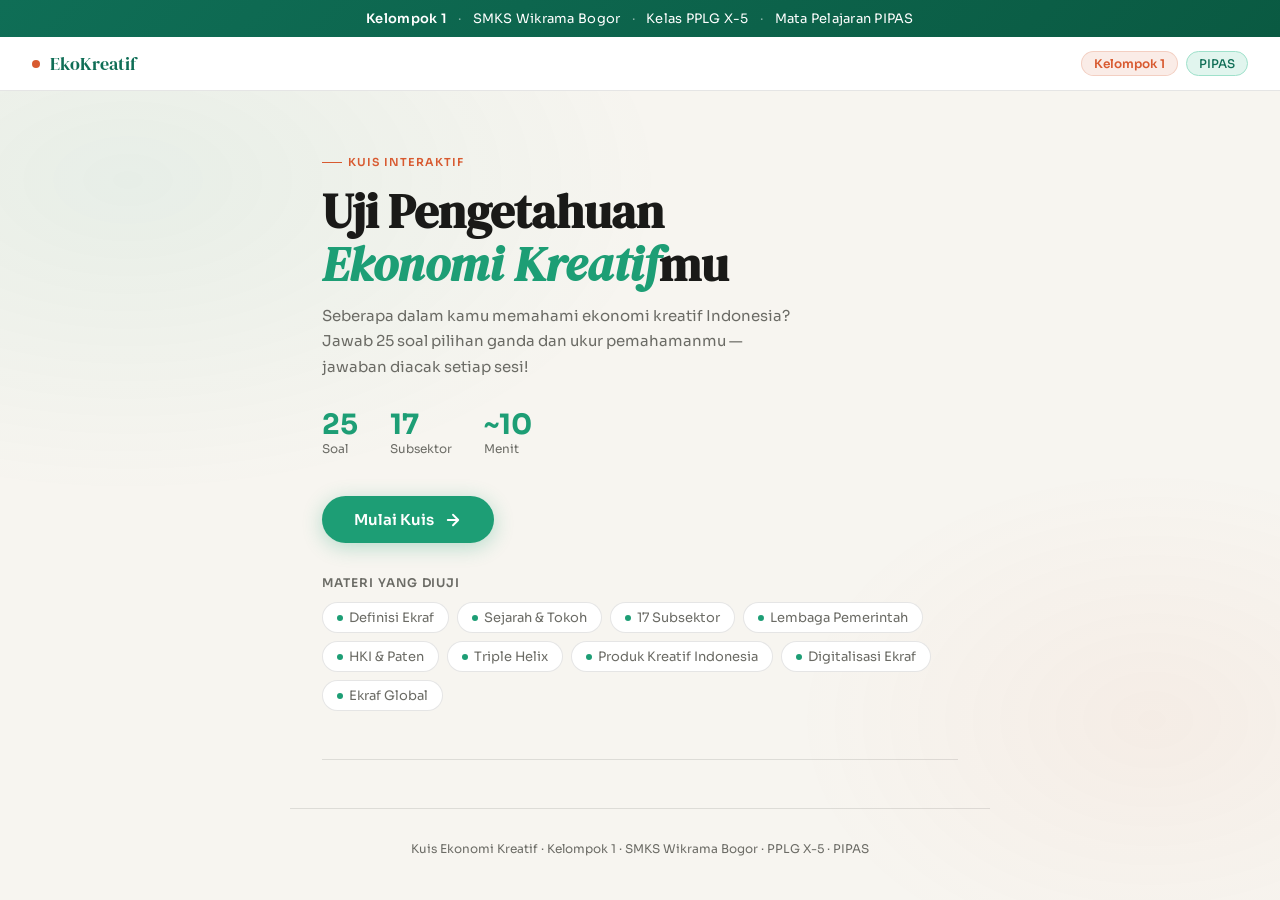
==== index.html @ e8c0d5b0 "update final" ====
<!DOCTYPE html>
<html lang="id">
<head>
<meta charset="UTF-8">
<meta name="viewport" content="width=device-width, initial-scale=1.0">
<title>Kuis Ekonomi Kreatif — PIPAS | Kelompok 1</title>
<link rel="stylesheet" href="style.css">
<link href="https://fonts.googleapis.com/css2?family=Sora:wght@300;400;500;600;700&family=DM+Serif+Display:ital@0;1&display=swap" rel="stylesheet">
</head>
<body>
<div class="page">

<!-- Identity Strip -->
<div class="identity-strip">
  <strong>Kelompok 1</strong>
  <span class="identity-sep">·</span>
  SMKS Wikrama Bogor
  <span class="identity-sep">·</span>
  Kelas PPLG X-5
  <span class="identity-sep">·</span>
  Mata Pelajaran PIPAS
</div>

<!-- Header -->
<header>
  <div class="logo"><div class="logo-dot"></div>EkoKreatif</div>
  <div class="header-right">
    <span class="header-group">Kelompok 1</span>
    <span class="header-badge">PIPAS</span>
  </div>
</header>

<!-- Landing -->
<section class="hero" id="landing">
  <div class="hero-tag">Kuis Interaktif</div>
  <h1>Uji Pengetahuan<br><em>Ekonomi Kreatif</em>mu</h1>
  <p class="hero-desc">Seberapa dalam kamu memahami ekonomi kreatif Indonesia? Jawab 25 soal pilihan ganda dan ukur pemahamanmu — jawaban diacak setiap sesi!</p>
  <div class="hero-stats">
    <div class="stat"><div class="stat-num">25</div><div class="stat-lbl">Soal</div></div>
    <div class="stat"><div class="stat-num">17</div><div class="stat-lbl">Subsektor</div></div>
    <div class="stat"><div class="stat-num">~10</div><div class="stat-lbl">Menit</div></div>
  </div>
  <button class="btn-start" onclick="startQuiz()">
    Mulai Kuis
    <svg viewBox="0 0 24 24" fill="none" stroke="currentColor" stroke-width="2.5" stroke-linecap="round" stroke-linejoin="round"><path d="M5 12h14M12 5l7 7-7 7"/></svg>
  </button>
</section>

<div class="topics" id="topic-chips">
  <div class="topics-title">Materi yang diuji</div>
  <div class="chips">
    <span class="chip"><span class="chip-dot"></span>Definisi Ekraf</span>
    <span class="chip"><span class="chip-dot"></span>Sejarah & Tokoh</span>
    <span class="chip"><span class="chip-dot"></span>17 Subsektor</span>
    <span class="chip"><span class="chip-dot"></span>Lembaga Pemerintah</span>
    <span class="chip"><span class="chip-dot"></span>HKI & Paten</span>
    <span class="chip"><span class="chip-dot"></span>Triple Helix</span>
    <span class="chip"><span class="chip-dot"></span>Produk Kreatif Indonesia</span>
    <span class="chip"><span class="chip-dot"></span>Digitalisasi Ekraf</span>
    <span class="chip"><span class="chip-dot"></span>Ekraf Global</span>
  </div>
</div>

<div class="divider" id="landing-divider"><hr></div>

<!-- Quiz -->
<section class="quiz-section" id="quiz-section">
  <div class="prog-row">
    <span class="prog-info" id="prog-info">Soal 1 dari 25</span>
    <span class="prog-score" id="prog-score">Skor: 0</span>
  </div>
  <div class="prog-track"><div class="prog-fill" id="prog-fill" style="width:4%"></div></div>
  <div class="q-card">
    <div class="q-num" id="q-num">Soal 01 / 25</div>
    <div class="q-text" id="q-text"></div>
  </div>
  <div class="options" id="options"></div>
  <div class="feedback" id="feedback">
    <span class="feedback-icon" id="fb-icon"></span>
    <span id="fb-text"></span>
  </div>
  <div class="nav-row">
    <button class="btn-next" id="btn-next" onclick="nextQ()">
      Lanjut
      <svg width="16" height="16" viewBox="0 0 24 24" fill="none" stroke="currentColor" stroke-width="2.5" stroke-linecap="round" stroke-linejoin="round"><path d="M5 12h14M12 5l7 7-7 7"/></svg>
    </button>
  </div>
</section>

<!-- Result -->
<section class="result-section" id="result-section">
  <div class="result-card">
    <div class="res-emoji" id="res-emoji">🎉</div>
    <div class="res-fraction" id="res-fraction">0/25</div>
    <div class="res-max">soal dijawab benar</div>
    <div class="res-predikat" id="res-predikat">Luar Biasa!</div>
    <div class="res-desc" id="res-desc"></div>
    <div class="score-bar-wrap">
      <div class="score-bar-bg"><div class="score-bar-fill" id="score-bar" style="width:0%"></div></div>
      <div class="score-bar-label"><span>0%</span><span id="bar-pct">0%</span></div>
    </div>
    <div class="res-actions">
      <button class="btn-retry" onclick="resetQuiz()">
        <svg width="16" height="16" viewBox="0 0 24 24" fill="none" stroke="currentColor" stroke-width="2.5" stroke-linecap="round" stroke-linejoin="round"><path d="M3 12a9 9 0 1 0 9-9 9.75 9.75 0 0 0-6.74 2.74L3 8"/><path d="M3 3v5h5"/></svg>
        Coba Lagi
      </button>
      <button class="btn-share" onclick="shareResult()">
        <svg width="16" height="16" viewBox="0 0 24 24" fill="none" stroke="currentColor" stroke-width="2.5" stroke-linecap="round" stroke-linejoin="round"><circle cx="18" cy="5" r="3"/><circle cx="6" cy="12" r="3"/><circle cx="18" cy="19" r="3"/><line x1="8.59" y1="13.51" x2="15.42" y2="17.49"/><line x1="15.41" y1="6.51" x2="8.59" y2="10.49"/></svg>
        Bagikan
      </button>
    </div>
    <div class="res-identity">Kelompok 1 · SMKS Wikrama Bogor · Kelas PPLG X-5 · PIPAS</div>
  </div>
</section>

<footer>Kuis Ekonomi Kreatif · Kelompok 1 · SMKS Wikrama Bogor · PPLG X-5 · PIPAS</footer>
</div>

<div class="toast" id="toast"></div>

<script src="script.js"></script>
</body>
</html>
---- style.css ----
*, *::before, *::after { box-sizing: border-box; margin: 0; padding: 0; }
  :root {
    --green-50: #E1F5EE; --green-100: #9FE1CB; --green-400: #1D9E75;
    --green-600: #0F6E56; --green-800: #085041;
    --amber-400: #BA7517; --red-50: #FCEBEB; --red-400: #E24B4A; --red-600: #A32D2D;
    --coral-400: #D85A30; --coral-50: #FAECE7;
    --bg: #F7F5F0; --card: #FFFFFF; --text: #1A1A18; --muted: #6B6B65; --border: rgba(0,0,0,0.1);
  }
  html { scroll-behavior: smooth; }
  body { font-family: 'Sora', sans-serif; background: var(--bg); color: var(--text); min-height: 100vh; overflow-x: hidden; }
  body::before {
    content: ''; position: fixed; inset: 0; z-index: 0;
    background: radial-gradient(ellipse 60% 50% at 10% 20%, rgba(29,158,117,0.07) 0%, transparent 70%),
                radial-gradient(ellipse 40% 40% at 90% 80%, rgba(216,90,48,0.05) 0%, transparent 70%);
    pointer-events: none;
  }
  .page { position: relative; z-index: 1; }

  /* HEADER */
  header {
    background: var(--card); border-bottom: 1px solid var(--border);
    padding: 14px 2rem; display: flex; align-items: center; justify-content: space-between;
    position: sticky; top: 0; z-index: 100; backdrop-filter: blur(8px);
  }
  .logo { display: flex; align-items: center; gap: 10px; font-family: 'DM Serif Display', serif; font-size: 18px; color: var(--green-600); }
  .logo-dot { width: 8px; height: 8px; border-radius: 50%; background: var(--coral-400); }
  .header-right { display: flex; align-items: center; gap: 8px; }
  .header-badge { background: var(--green-50); color: var(--green-600); font-size: 12px; font-weight: 500; padding: 4px 12px; border-radius: 999px; border: 1px solid var(--green-100); }
  .header-group { background: var(--coral-50); color: var(--coral-400); font-size: 12px; font-weight: 600; padding: 4px 12px; border-radius: 999px; border: 1px solid rgba(216,90,48,0.2); }

  /* IDENTITY STRIP */
  .identity-strip {
    background: linear-gradient(135deg, var(--green-600) 0%, #0a5a42 100%);
    color: #fff; text-align: center; padding: 10px 2rem;
    font-size: 13px; letter-spacing: 0.02em;
  }
  .identity-strip strong { font-weight: 600; }
  .identity-sep { opacity: 0.5; margin: 0 8px; }

  /* HERO */
  .hero { max-width: 700px; margin: 0 auto; padding: 3.5rem 2rem 2rem; animation: fadeUp 0.6s ease both; }
  @keyframes fadeUp { from { opacity: 0; transform: translateY(20px); } to { opacity: 1; transform: translateY(0); } }
  .hero-tag { display: inline-flex; align-items: center; gap: 6px; font-size: 11px; font-weight: 600; letter-spacing: 0.1em; text-transform: uppercase; color: var(--coral-400); margin-bottom: 1rem; }
  .hero-tag::before { content: ''; width: 20px; height: 1.5px; background: var(--coral-400); }
  h1 { font-family: 'DM Serif Display', serif; font-size: clamp(2rem, 5vw, 3rem); line-height: 1.1; color: var(--text); margin-bottom: 0.75rem; }
  h1 em { font-style: italic; color: var(--green-400); }
  .hero-desc { font-size: 15px; color: var(--muted); line-height: 1.7; margin-bottom: 2rem; max-width: 480px; }
  .hero-stats { display: flex; gap: 2rem; margin-bottom: 2.5rem; }
  .stat-num { font-size: 28px; font-weight: 700; color: var(--green-400); line-height: 1; }
  .stat-lbl { font-size: 12px; color: var(--muted); margin-top: 2px; }
  .btn-start {
    display: inline-flex; align-items: center; gap: 10px;
    background: var(--green-400); color: #fff; font-family: 'Sora', sans-serif;
    font-size: 15px; font-weight: 600; padding: 14px 32px; border-radius: 999px;
    border: none; cursor: pointer; transition: background 0.2s, transform 0.15s, box-shadow 0.2s;
    box-shadow: 0 4px 20px rgba(29,158,117,0.3);
  }
  .btn-start:hover { background: var(--green-600); transform: translateY(-1px); box-shadow: 0 6px 28px rgba(29,158,117,0.4); }
  .btn-start:active { transform: scale(0.98); }
  .btn-start svg { width: 18px; height: 18px; }

  /* TOPICS */
  .topics { max-width: 700px; margin: 0 auto 3rem; padding: 0 2rem; animation: fadeUp 0.7s 0.1s ease both; }
  .topics-title { font-size: 12px; font-weight: 600; letter-spacing: 0.08em; text-transform: uppercase; color: var(--muted); margin-bottom: 12px; }
  .chips { display: flex; flex-wrap: wrap; gap: 8px; }
  .chip { background: var(--card); border: 1px solid var(--border); border-radius: 999px; padding: 6px 14px; font-size: 13px; color: var(--muted); display: flex; align-items: center; gap: 6px; }
  .chip-dot { width: 6px; height: 6px; border-radius: 50%; background: var(--green-400); }

  /* DIVIDER */
  .divider { max-width: 700px; margin: 0 auto 3rem; padding: 0 2rem; }
  .divider hr { border: none; border-top: 1px solid var(--border); }

  /* QUIZ */
  .quiz-section { max-width: 700px; margin: 0 auto; padding: 0 2rem 4rem; display: none; animation: fadeUp 0.5s ease both; }
  .quiz-section.active { display: block; }
  .prog-row { display: flex; align-items: center; justify-content: space-between; margin-bottom: 10px; }
  .prog-info { font-size: 13px; color: var(--muted); font-weight: 500; }
  .prog-score { background: var(--green-50); color: var(--green-600); font-size: 13px; font-weight: 600; padding: 4px 12px; border-radius: 999px; }
  .prog-track { height: 6px; background: rgba(0,0,0,0.07); border-radius: 999px; margin-bottom: 2rem; overflow: hidden; }
  .prog-fill { height: 100%; background: linear-gradient(90deg, var(--green-400), var(--green-100)); border-radius: 999px; transition: width 0.5s cubic-bezier(.4,0,.2,1); }
  .q-card { background: var(--card); border: 1px solid var(--border); border-radius: 20px; padding: 1.75rem 2rem; margin-bottom: 1.25rem; position: relative; overflow: hidden; }
  .q-card::before { content: ''; position: absolute; top: 0; left: 0; right: 0; height: 3px; background: linear-gradient(90deg, var(--green-400), var(--coral-400)); }
  .q-num { font-size: 11px; font-weight: 600; letter-spacing: 0.1em; text-transform: uppercase; color: var(--green-400); margin-bottom: 10px; }
  .q-text { font-family: 'DM Serif Display', serif; font-size: 20px; line-height: 1.45; color: var(--text); }
  .options { display: flex; flex-direction: column; gap: 10px; margin-bottom: 1.25rem; }
  .opt {
    display: flex; align-items: flex-start; gap: 14px;
    background: var(--card); border: 1.5px solid var(--border);
    border-radius: 14px; padding: 14px 18px; cursor: pointer;
    font-size: 14px; color: var(--text); text-align: left; line-height: 1.5;
    transition: border-color 0.15s, background 0.15s, transform 0.1s; width: 100%;
  }
  .opt:hover:not(:disabled) { border-color: var(--green-400); background: var(--green-50); transform: translateX(3px); }
  .opt:active:not(:disabled) { transform: scale(0.99); }
  .opt-badge { width: 30px; height: 30px; min-width: 30px; border-radius: 50%; border: 1.5px solid var(--border); display: flex; align-items: center; justify-content: center; font-size: 12px; font-weight: 700; color: var(--muted); background: var(--bg); transition: all 0.15s; }
  .opt.correct { border-color: var(--green-400); background: var(--green-50); }
  .opt.correct .opt-badge { background: var(--green-400); color: #fff; border-color: var(--green-400); }
  .opt.wrong { border-color: var(--red-400); background: var(--red-50); }
  .opt.wrong .opt-badge { background: var(--red-400); color: #fff; border-color: var(--red-400); }
  .opt:disabled { cursor: default; }
  .feedback { border-radius: 14px; padding: 14px 18px; font-size: 13px; line-height: 1.7; display: none; margin-bottom: 1.25rem; }
  .feedback.show { display: flex; align-items: flex-start; gap: 10px; }
  .feedback.correct { background: var(--green-50); color: var(--green-800); border: 1px solid var(--green-100); }
  .feedback.wrong { background: var(--red-50); color: var(--red-600); border: 1px solid rgba(226,75,74,0.25); }
  .feedback-icon { font-size: 18px; margin-top: 1px; flex-shrink: 0; }
  .nav-row { display: flex; justify-content: flex-end; }
  .btn-next { display: none; align-items: center; gap: 8px; background: var(--green-400); color: #fff; font-family: 'Sora', sans-serif; font-size: 14px; font-weight: 600; padding: 12px 28px; border-radius: 999px; border: none; cursor: pointer; transition: background 0.2s, transform 0.1s; box-shadow: 0 3px 14px rgba(29,158,117,0.3); }
  .btn-next.show { display: inline-flex; }
  .btn-next:hover { background: var(--green-600); }
  .btn-next:active { transform: scale(0.97); }

  /* RESULT */
  .result-section { max-width: 700px; margin: 0 auto; padding: 0 2rem 5rem; display: none; text-align: center; animation: fadeUp 0.5s ease both; }
  .result-section.active { display: block; }
  .result-card { background: var(--card); border: 1px solid var(--border); border-radius: 24px; padding: 3rem 2rem; position: relative; overflow: hidden; }
  .result-card::before { content: ''; position: absolute; top: 0; left: 0; right: 0; height: 4px; background: linear-gradient(90deg, var(--green-400), var(--coral-400), var(--amber-400)); }
  .res-emoji { font-size: 56px; margin-bottom: 1.25rem; }
  .res-fraction { font-family: 'DM Serif Display', serif; font-size: 56px; color: var(--green-400); line-height: 1; margin-bottom: 4px; }
  .res-max { font-size: 16px; color: var(--muted); margin-bottom: 1rem; }
  .res-predikat { font-family: 'DM Serif Display', serif; font-size: 26px; color: var(--text); margin-bottom: 0.5rem; }
  .res-desc { font-size: 14px; color: var(--muted); line-height: 1.7; max-width: 400px; margin: 0 auto 2rem; }
  .score-bar-wrap { max-width: 360px; margin: 0 auto 2rem; }
  .score-bar-bg { height: 10px; background: rgba(0,0,0,0.07); border-radius: 999px; overflow: hidden; }
  .score-bar-fill { height: 100%; background: linear-gradient(90deg, var(--green-400), var(--green-100)); border-radius: 999px; transition: width 1s 0.3s ease; }
  .score-bar-label { display: flex; justify-content: space-between; font-size: 12px; color: var(--muted); margin-top: 6px; }
  .res-actions { display: flex; gap: 12px; justify-content: center; flex-wrap: wrap; }
  .btn-retry { display: inline-flex; align-items: center; gap: 8px; background: var(--green-400); color: #fff; font-family: 'Sora', sans-serif; font-size: 14px; font-weight: 600; padding: 12px 28px; border-radius: 999px; border: none; cursor: pointer; transition: background 0.2s, transform 0.1s; box-shadow: 0 3px 14px rgba(29,158,117,0.3); }
  .btn-retry:hover { background: var(--green-600); }
  .btn-retry:active { transform: scale(0.97); }
  .btn-share { display: inline-flex; align-items: center; gap: 8px; background: transparent; color: var(--text); font-family: 'Sora', sans-serif; font-size: 14px; font-weight: 600; padding: 12px 28px; border-radius: 999px; border: 1.5px solid var(--border); cursor: pointer; transition: background 0.2s, border-color 0.2s; }
  .btn-share:hover { background: var(--bg); border-color: rgba(0,0,0,0.2); }
  .res-identity { margin-top: 1.5rem; padding-top: 1.5rem; border-top: 1px solid var(--border); font-size: 12px; color: var(--muted); }

  footer { text-align: center; padding: 2rem; font-size: 12px; color: var(--muted); border-top: 1px solid var(--border); max-width: 700px; margin: 0 auto; }
  .toast { position: fixed; bottom: 2rem; left: 50%; transform: translateX(-50%) translateY(20px); background: #1A1A18; color: #fff; font-size: 13px; padding: 10px 20px; border-radius: 999px; opacity: 0; transition: all 0.3s; pointer-events: none; z-index: 999; white-space: nowrap; }
  .toast.show { opacity: 1; transform: translateX(-50%) translateY(0); }

  @media (max-width: 520px) {
    .hero, .quiz-section, .result-section { padding-left: 1.25rem; padding-right: 1.25rem; }
    .topics, .divider { padding-left: 1.25rem; padding-right: 1.25rem; }
    header { padding: 12px 1.25rem; }
    .q-text { font-size: 17px; }
    .hero-stats { gap: 1.5rem; }
    .identity-strip { font-size: 11px; }
  }
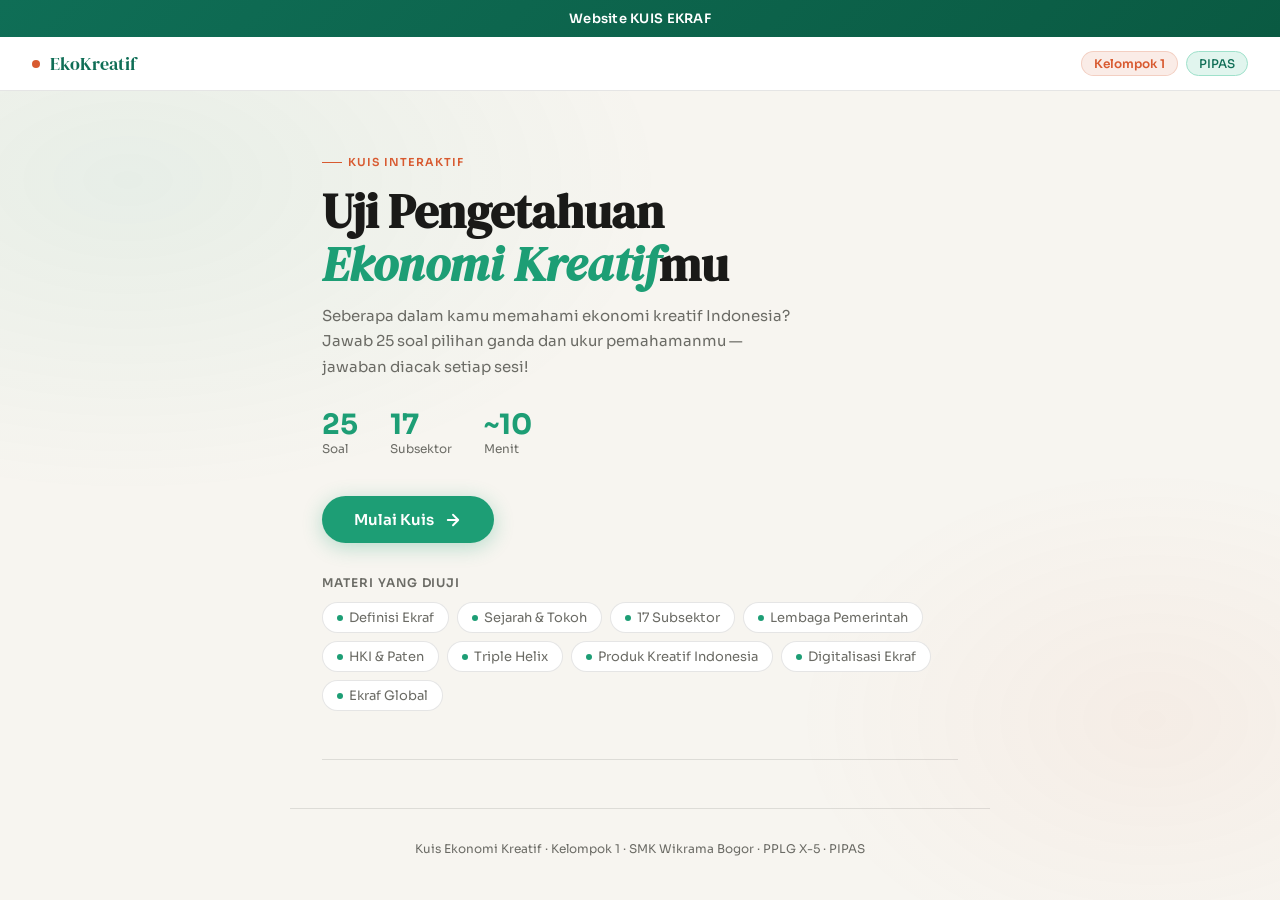
==== commit a1e7d0f6: "revisi web" ====
--- a/index.html
+++ b/index.html
@@ -3,7 +3,7 @@
 <head>
 <meta charset="UTF-8">
 <meta name="viewport" content="width=device-width, initial-scale=1.0">
-<title>Kuis Ekonomi Kreatif — PIPAS | Kelompok 1</title>
+<title>Kuis EkoKreatif</title>
 <link rel="stylesheet" href="style.css">
 <link href="https://fonts.googleapis.com/css2?family=Sora:wght@300;400;500;600;700&family=DM+Serif+Display:ital@0;1&display=swap" rel="stylesheet">
 </head>
@@ -12,18 +12,12 @@
 
 <!-- Identity Strip -->
 <div class="identity-strip">
-  <strong>Kelompok 1</strong>
-  <span class="identity-sep">·</span>
-  SMKS Wikrama Bogor
-  <span class="identity-sep">·</span>
-  Kelas PPLG X-5
-  <span class="identity-sep">·</span>
-  Mata Pelajaran PIPAS
+  <strong>Website KUIS EKRAF</strong>
 </div>
 
 <!-- Header -->
 <header>
-  <div class="logo"><div class="logo-dot"></div>EkoKreatif</div>
+  <div class="logo"><div class="logo-dot"></div><a style="text-decoration: none;" class="logo" href="index.html">EkoKreatif</a></div>
   <div class="header-right">
     <span class="header-group">Kelompok 1</span>
     <span class="header-badge">PIPAS</span>
@@ -113,7 +107,7 @@
   </div>
 </section>
 
-<footer>Kuis Ekonomi Kreatif · Kelompok 1 · SMKS Wikrama Bogor · PPLG X-5 · PIPAS</footer>
+<footer>Kuis Ekonomi Kreatif · Kelompok 1 · SMK Wikrama Bogor · PPLG X-5 · PIPAS</footer>
 </div>
 
 <div class="toast" id="toast"></div>
--- a/style.css
+++ b/style.css
@@ -33,6 +33,7 @@
     background: linear-gradient(135deg, var(--green-600) 0%, #0a5a42 100%);
     color: #fff; text-align: center; padding: 10px 2rem;
     font-size: 13px; letter-spacing: 0.02em;
+    gap: 20px;
   }
   .identity-strip strong { font-weight: 600; }
   .identity-sep { opacity: 0.5; margin: 0 8px; }
@@ -142,4 +143,43 @@
     .q-text { font-size: 17px; }
     .hero-stats { gap: 1.5rem; }
     .identity-strip { font-size: 11px; }
-  }+  }
+
+  /* System Nyawa */
+.lives-row {
+  display: flex; align-items: center; justify-content: center;
+  gap: 6px; margin-bottom: 1.25rem;
+}
+.life-icon {
+  font-size: 22px; transition: transform 0.3s, filter 0.3s;
+  display: inline-block;
+}
+.life-icon.lost {
+  filter: grayscale(1) opacity(0.35);
+  transform: scale(0.85);
+}
+.life-icon.shake {
+  animation: heartShake 0.5s ease;
+}
+@keyframes heartShake {
+  0%   { transform: scale(1); }
+  20%  { transform: scale(1.4) rotate(-10deg); }
+  40%  { transform: scale(0.85) rotate(8deg); }
+  60%  { transform: scale(1.1) rotate(-5deg); }
+  80%  { transform: scale(0.9); }
+  100% { transform: scale(0.85); }
+}
+.lives-label {
+  font-size: 12px; color: var(--muted); font-weight: 500; margin-left: 6px;
+}
+.game-over-banner {
+  background: var(--red-50); border: 1px solid rgba(226,75,74,0.3);
+  border-radius: 14px; padding: 1.5rem; text-align: center;
+  margin-bottom: 1.25rem;
+}
+.game-over-banner .go-emoji { font-size: 40px; margin-bottom: 0.5rem; }
+.game-over-banner .go-title {
+  font-family: 'DM Serif Display', serif; font-size: 22px;
+  color: var(--red-600); margin-bottom: 0.4rem;
+}
+.game-over-banner .go-desc { font-size: 13px; color: var(--red-400); }
